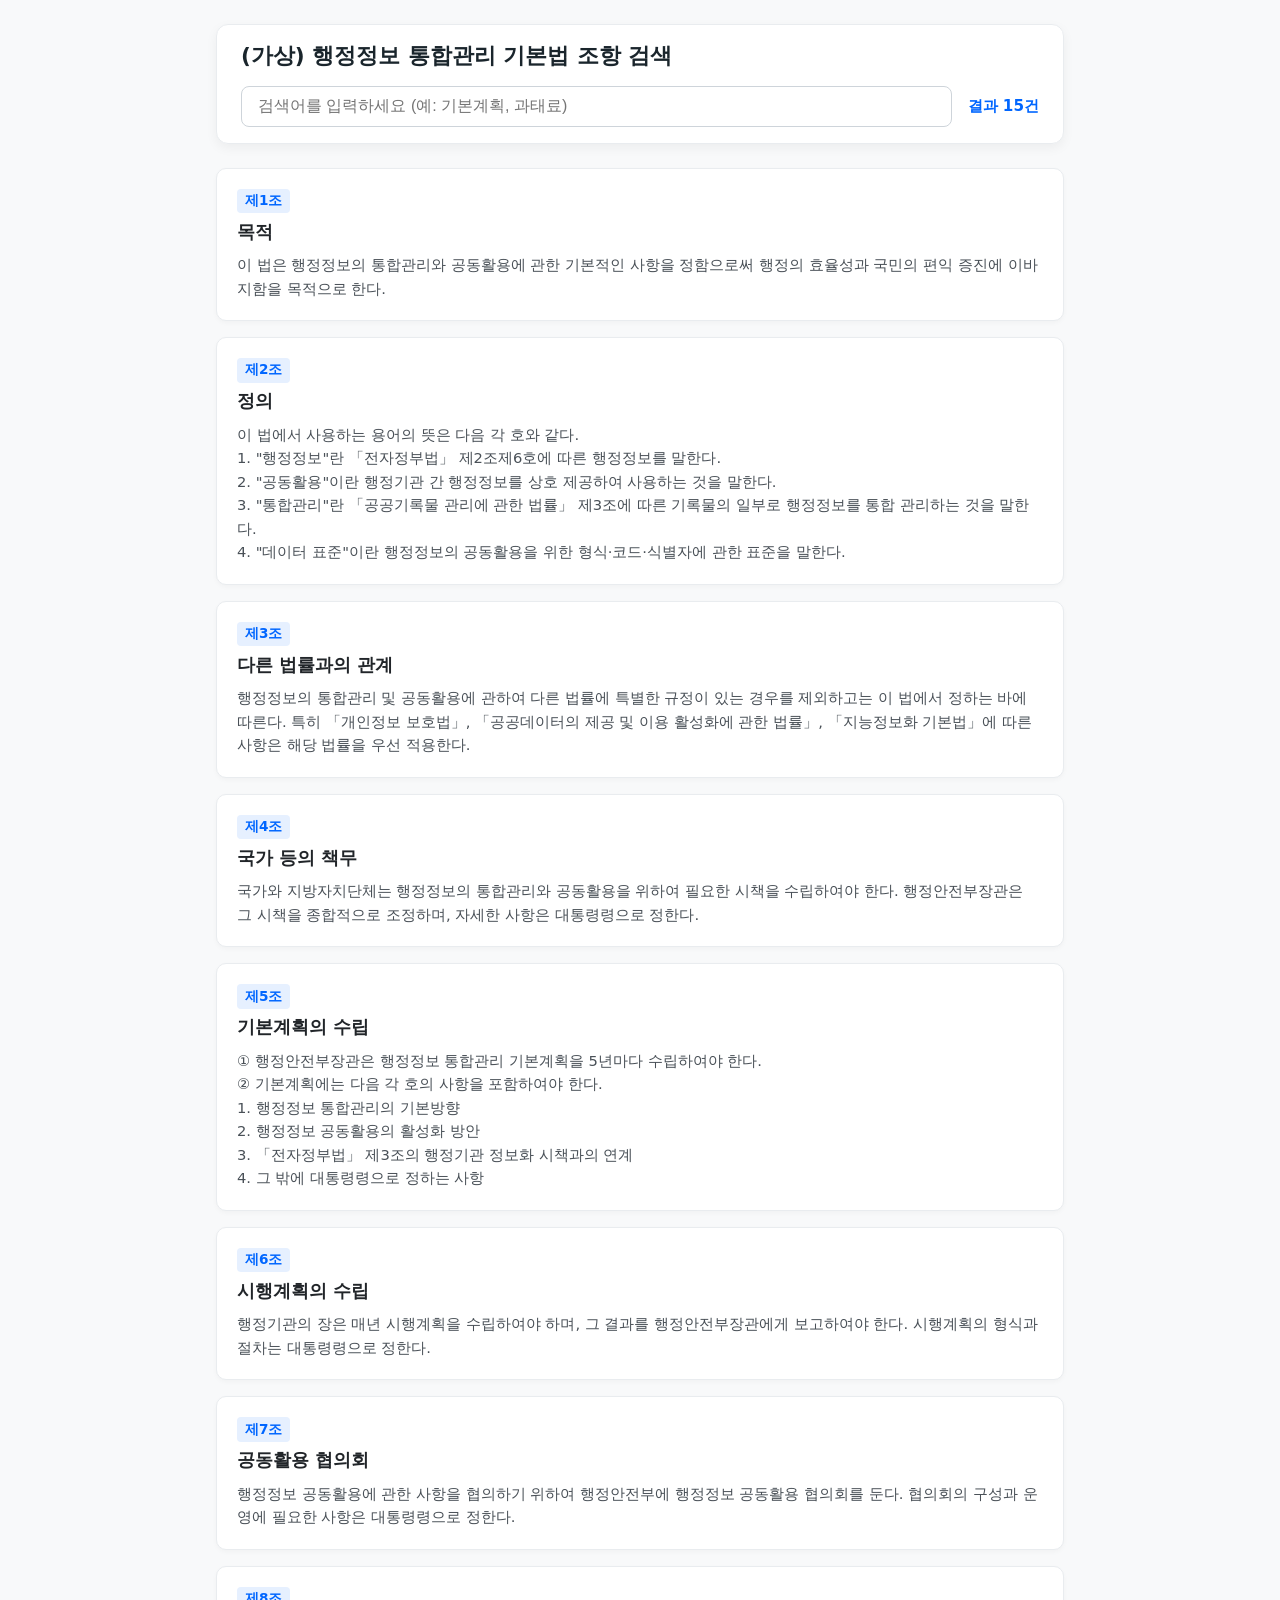
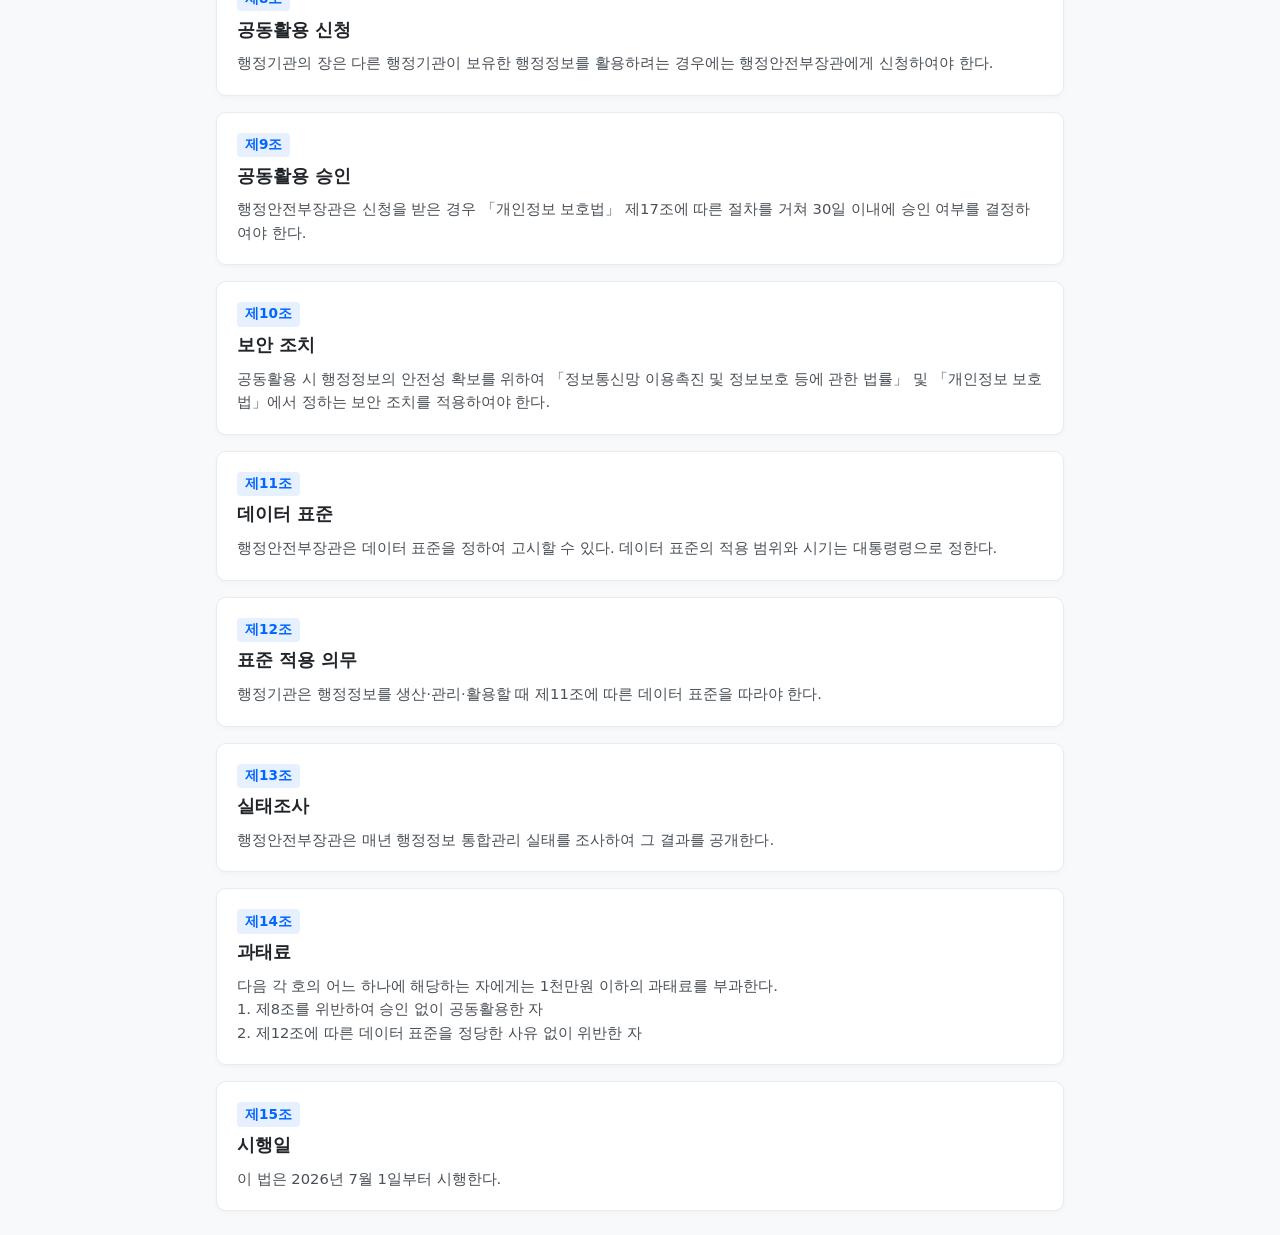
==== index.html @ eb1c787c "Add files via upload" ====
<!DOCTYPE html>
<html lang="ko">
<head>
  <meta charset="UTF-8">
  <meta name="viewport" content="width=device-width, initial-scale=1.0">
  <title>(가상) 행정정보 통합관리 기본법 조항 검색기</title>
  <link rel="stylesheet" href="style.css">
</head>
<body>
  <header>
    <h1>(가상) 행정정보 통합관리 기본법 조항 검색</h1>
    <div class="search-box">
      <input id="q" type="text" placeholder="검색어를 입력하세요 (예: 기본계획, 과태료)">
      <span id="count">결과 0건</span>
    </div>
  </header>

  <main id="list"></main>

  <script src="app.js"></script>
</body>
</html>
---- style.css ----
* {
  box-sizing: border-box;
}

body {
  font-family: system-ui, -apple-system, BlinkMacSystemFont, "Segoe UI", Roboto, sans-serif;
  margin: 0 auto;
  padding: 1.5rem 1rem;
  max-width: 880px;
  color: #333;
  background-color: #f8f9fa;
}

header {
  position: sticky;
  top: 0;
  background: #ffffff;
  padding: 1rem 1.5rem;
  border-radius: 12px;
  box-shadow: 0 4px 12px rgba(0, 0, 0, 0.05);
  border: 1px solid #e9ecef;
  margin-bottom: 1.5rem;
  z-index: 100;
}

h1 {
  font-size: 1.35rem;
  margin: 0 0 1rem 0;
  color: #1a252c;
}

.search-box {
  display: flex;
  align-items: center;
  gap: 1rem;
}

input[type="text"] {
  flex: 1;
  padding: 0.65rem 1rem;
  font-size: 1rem;
  border: 1px solid #ced4da;
  border-radius: 8px;
  outline: none;
  transition: border-color 0.2s, box-shadow 0.2s;
}

input[type="text"]:focus {
  border-color: #0066ff;
  box-shadow: 0 0 0 3px rgba(0, 102, 255, 0.15);
}

#count {
  font-weight: 600;
  color: #0066ff;
  white-space: nowrap;
  font-size: 0.95rem;
}

#list {
  display: grid;
  gap: 1rem;
}

.card {
  background: #ffffff;
  border: 1px solid #e9ecef;
  padding: 1.25rem;
  border-radius: 10px;
  box-shadow: 0 2px 5px rgba(0, 0, 0, 0.03);
  transition: transform 0.15s ease, box-shadow 0.15s ease;
}

.card:hover {
  transform: translateY(-2px);
  box-shadow: 0 4px 10px rgba(0, 0, 0, 0.06);
}

.label {
  display: inline-block;
  color: #0066ff;
  font-weight: 700;
  font-size: 0.85rem;
  background: #e6f0ff;
  padding: 0.2rem 0.5rem;
  border-radius: 4px;
  margin-bottom: 0.4rem;
}

.title {
  font-weight: 700;
  font-size: 1.1rem;
  margin-bottom: 0.6rem;
  color: #212529;
}

.body {
  white-space: pre-wrap;
  color: #495057;
  font-size: 0.92rem;
  line-height: 1.6;
}

.no-result {
  text-align: center;
  padding: 3rem 0;
  color: #868e96;
  font-size: 1rem;
}
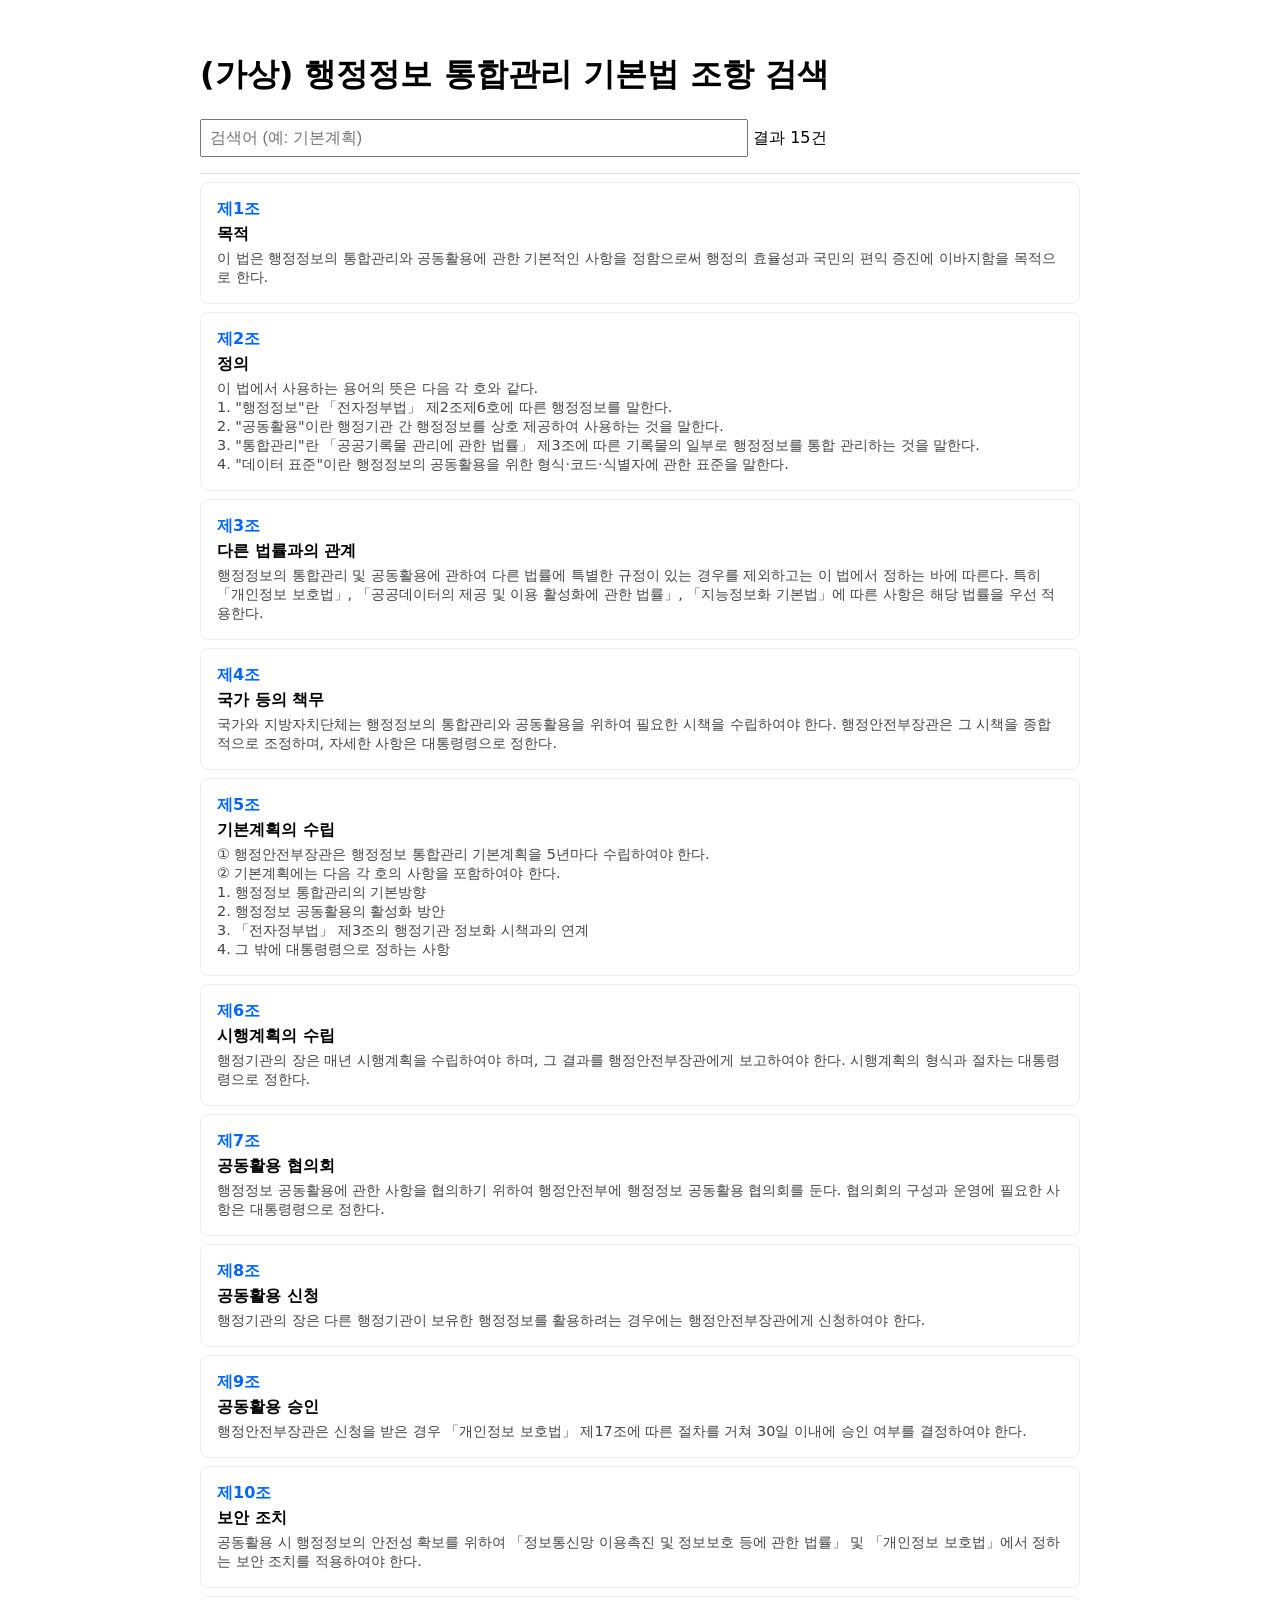
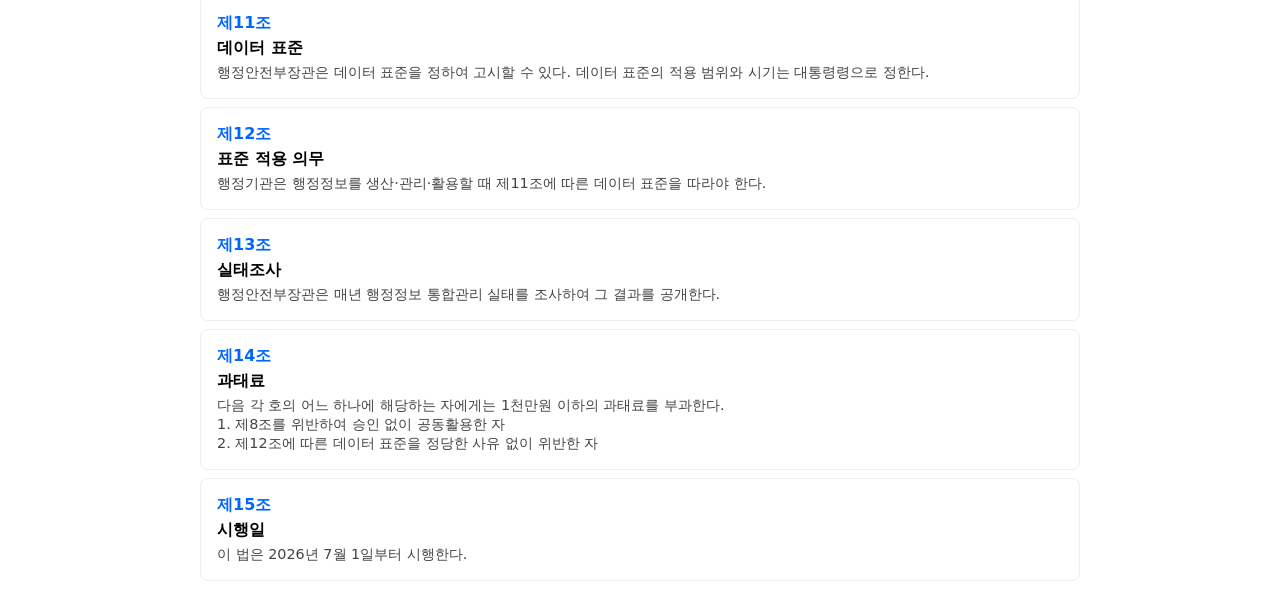
==== commit 425bb3a8: "Add files via upload" ====
--- a/index.html
+++ b/index.html
@@ -1,22 +1,17 @@
-<!DOCTYPE html>
+<!doctype html>
 <html lang="ko">
 <head>
-  <meta charset="UTF-8">
-  <meta name="viewport" content="width=device-width, initial-scale=1.0">
-  <title>(가상) 행정정보 통합관리 기본법 조항 검색기</title>
-  <link rel="stylesheet" href="style.css">
+<meta charset="utf-8">
+<title>(가상) 행정정보 통합관리 기본법 조항 검색기</title>
+<link rel="stylesheet" href="style.css">
 </head>
 <body>
   <header>
     <h1>(가상) 행정정보 통합관리 기본법 조항 검색</h1>
-    <div class="search-box">
-      <input id="q" type="text" placeholder="검색어를 입력하세요 (예: 기본계획, 과태료)">
-      <span id="count">결과 0건</span>
-    </div>
+    <input id="q" type="text" placeholder="검색어 (예: 기본계획)">
+    <span id="count"></span>
   </header>
-
   <main id="list"></main>
-
   <script src="app.js"></script>
 </body>
 </html>
--- a/style.css
+++ b/style.css
@@ -1,109 +1,7 @@
-* {
-  box-sizing: border-box;
-}
-
-body {
-  font-family: system-ui, -apple-system, BlinkMacSystemFont, "Segoe UI", Roboto, sans-serif;
-  margin: 0 auto;
-  padding: 1.5rem 1rem;
-  max-width: 880px;
-  color: #333;
-  background-color: #f8f9fa;
-}
-
-header {
-  position: sticky;
-  top: 0;
-  background: #ffffff;
-  padding: 1rem 1.5rem;
-  border-radius: 12px;
-  box-shadow: 0 4px 12px rgba(0, 0, 0, 0.05);
-  border: 1px solid #e9ecef;
-  margin-bottom: 1.5rem;
-  z-index: 100;
-}
-
-h1 {
-  font-size: 1.35rem;
-  margin: 0 0 1rem 0;
-  color: #1a252c;
-}
-
-.search-box {
-  display: flex;
-  align-items: center;
-  gap: 1rem;
-}
-
-input[type="text"] {
-  flex: 1;
-  padding: 0.65rem 1rem;
-  font-size: 1rem;
-  border: 1px solid #ced4da;
-  border-radius: 8px;
-  outline: none;
-  transition: border-color 0.2s, box-shadow 0.2s;
-}
-
-input[type="text"]:focus {
-  border-color: #0066ff;
-  box-shadow: 0 0 0 3px rgba(0, 102, 255, 0.15);
-}
-
-#count {
-  font-weight: 600;
-  color: #0066ff;
-  white-space: nowrap;
-  font-size: 0.95rem;
-}
-
-#list {
-  display: grid;
-  gap: 1rem;
-}
-
-.card {
-  background: #ffffff;
-  border: 1px solid #e9ecef;
-  padding: 1.25rem;
-  border-radius: 10px;
-  box-shadow: 0 2px 5px rgba(0, 0, 0, 0.03);
-  transition: transform 0.15s ease, box-shadow 0.15s ease;
-}
-
-.card:hover {
-  transform: translateY(-2px);
-  box-shadow: 0 4px 10px rgba(0, 0, 0, 0.06);
-}
-
-.label {
-  display: inline-block;
-  color: #0066ff;
-  font-weight: 700;
-  font-size: 0.85rem;
-  background: #e6f0ff;
-  padding: 0.2rem 0.5rem;
-  border-radius: 4px;
-  margin-bottom: 0.4rem;
-}
-
-.title {
-  font-weight: 700;
-  font-size: 1.1rem;
-  margin-bottom: 0.6rem;
-  color: #212529;
-}
-
-.body {
-  white-space: pre-wrap;
-  color: #495057;
-  font-size: 0.92rem;
-  line-height: 1.6;
-}
-
-.no-result {
-  text-align: center;
-  padding: 3rem 0;
-  color: #868e96;
-  font-size: 1rem;
-}+body{font-family:system-ui;margin:0;padding:1rem;max-width:880px;margin:auto}
+header{position:sticky;top:0;background:#fff;padding:1rem 0;border-bottom:1px solid #ddd}
+input{padding:.5rem;font-size:1rem;width:60%}
+.card{border:1px solid #eee;padding:1rem;margin:.5rem 0;border-radius:8px}
+.label{color:#06f;font-weight:600}
+.title{font-weight:600;margin:.25rem 0}
+.body{white-space:pre-wrap;color:#444;font-size:.9rem}
